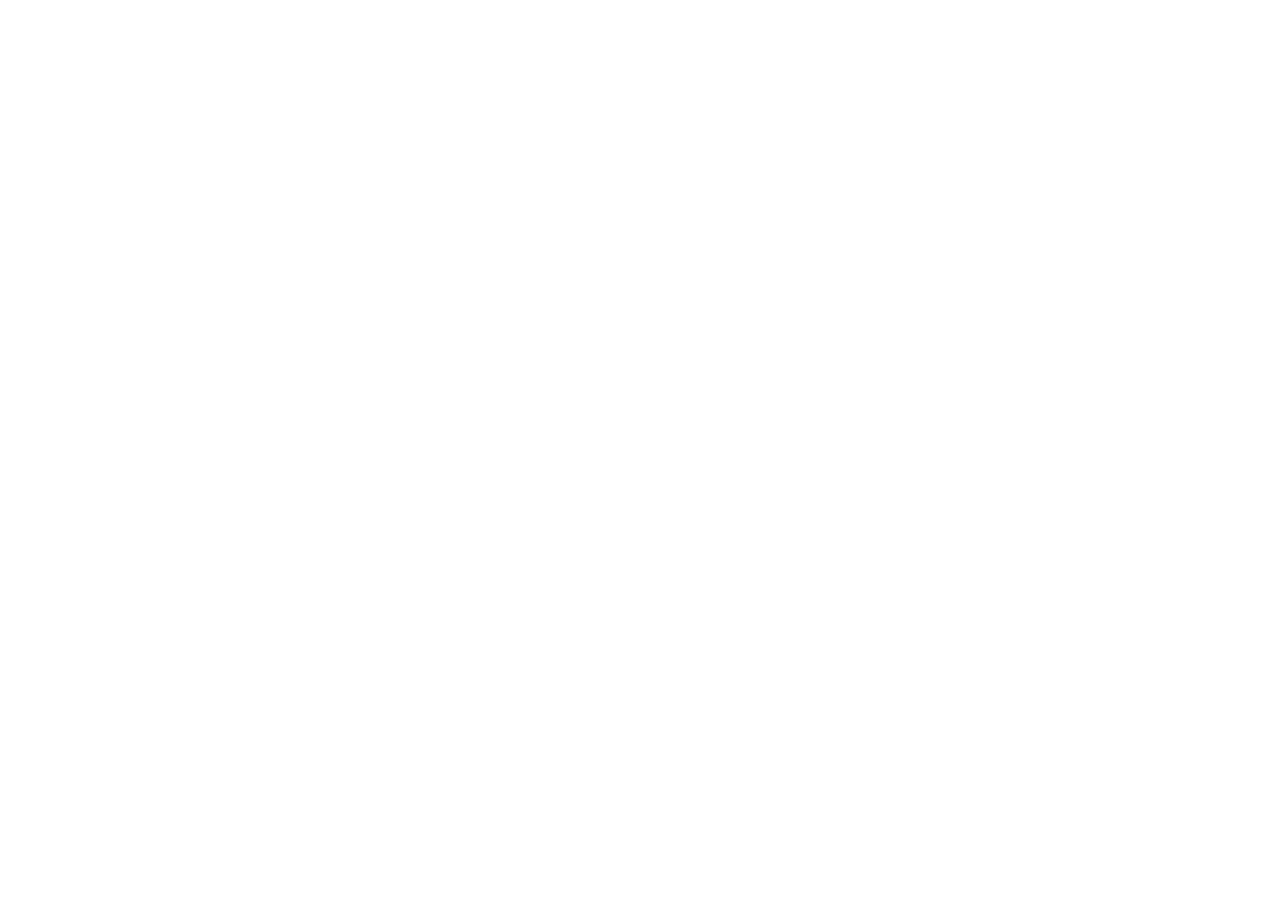
==== JS Definitivo/9.DOM/index.html @ c94e2cda "Estudando DOM" ====
<!DOCTYPE html>
<html lang="en">
<head>
  <meta charset="UTF-8">
  <meta http-equiv="X-UA-Compatible" content="IE=edge">
  <meta name="viewport" content="width=device-width, initial-scale=1.0">
  <link rel="stylesheet" href="./css/style.css">
  <title> </title>
</head>
<body>
  
</body>
</html>
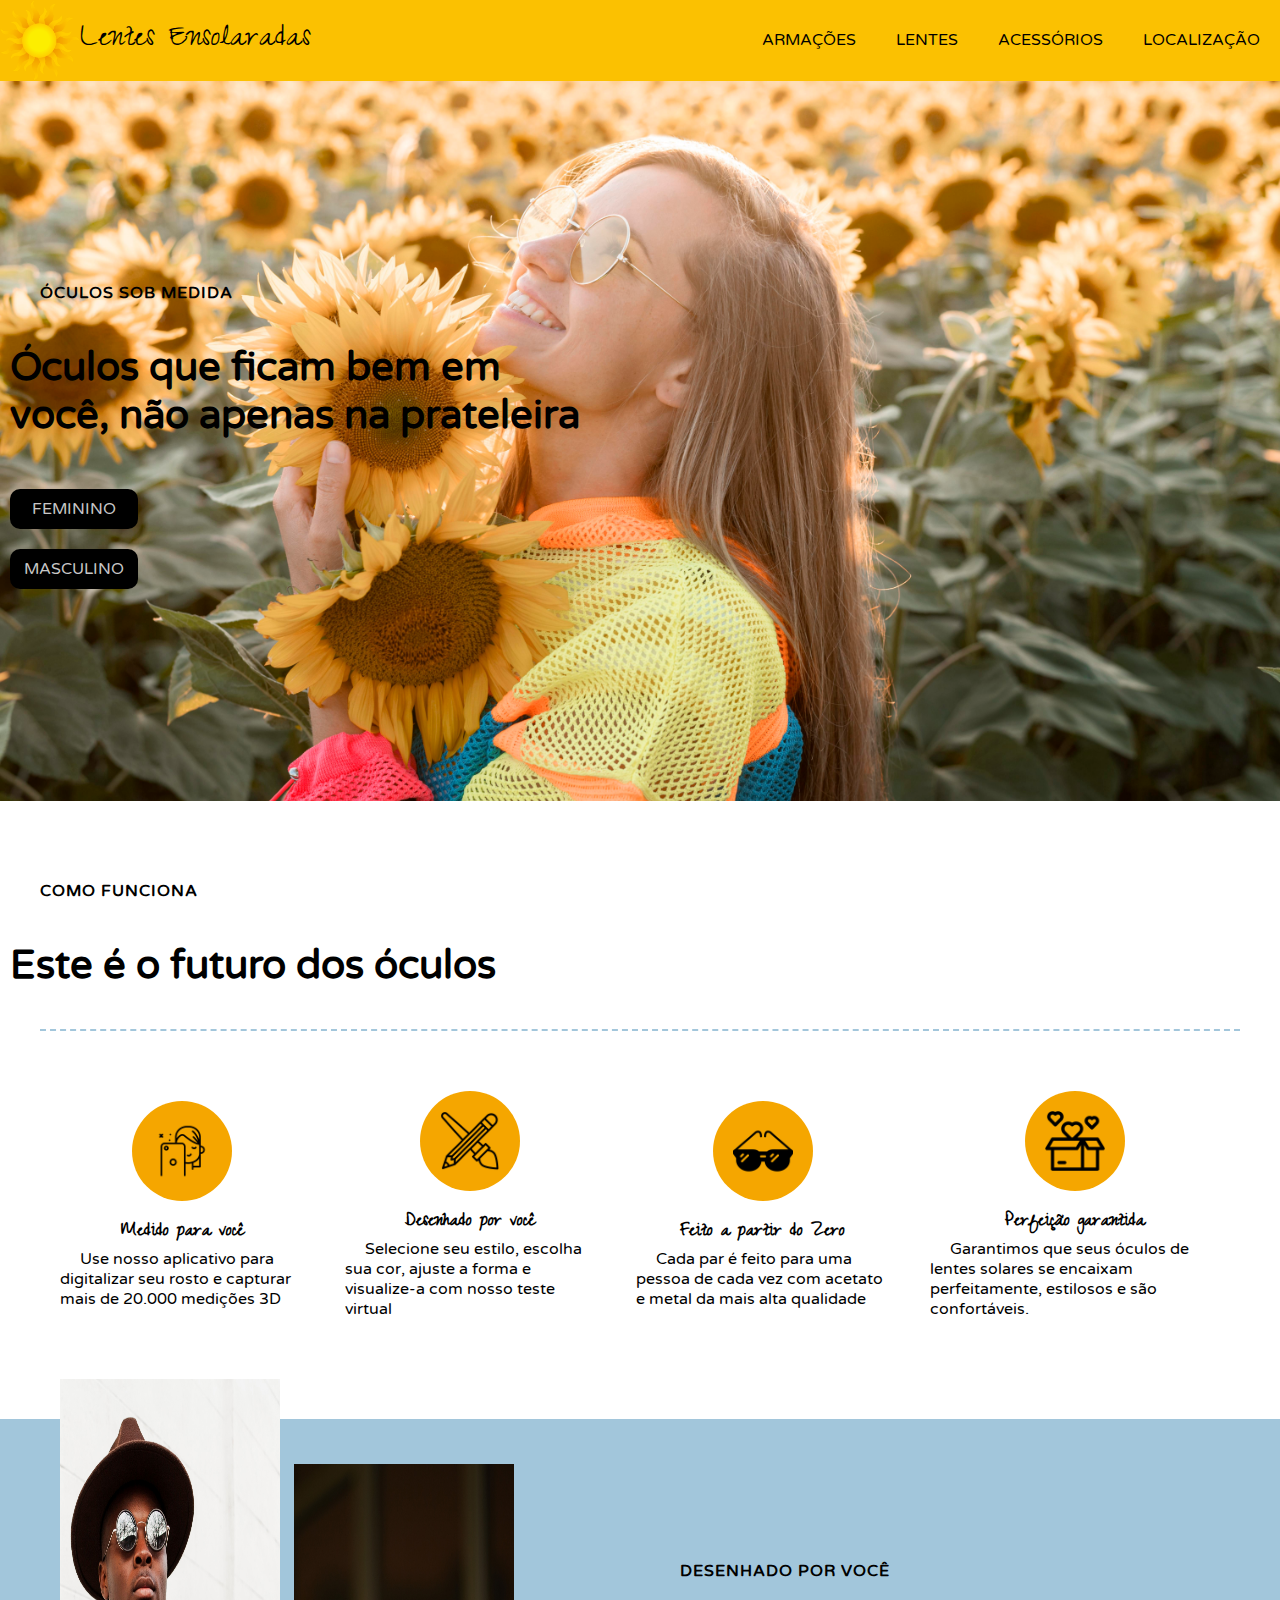
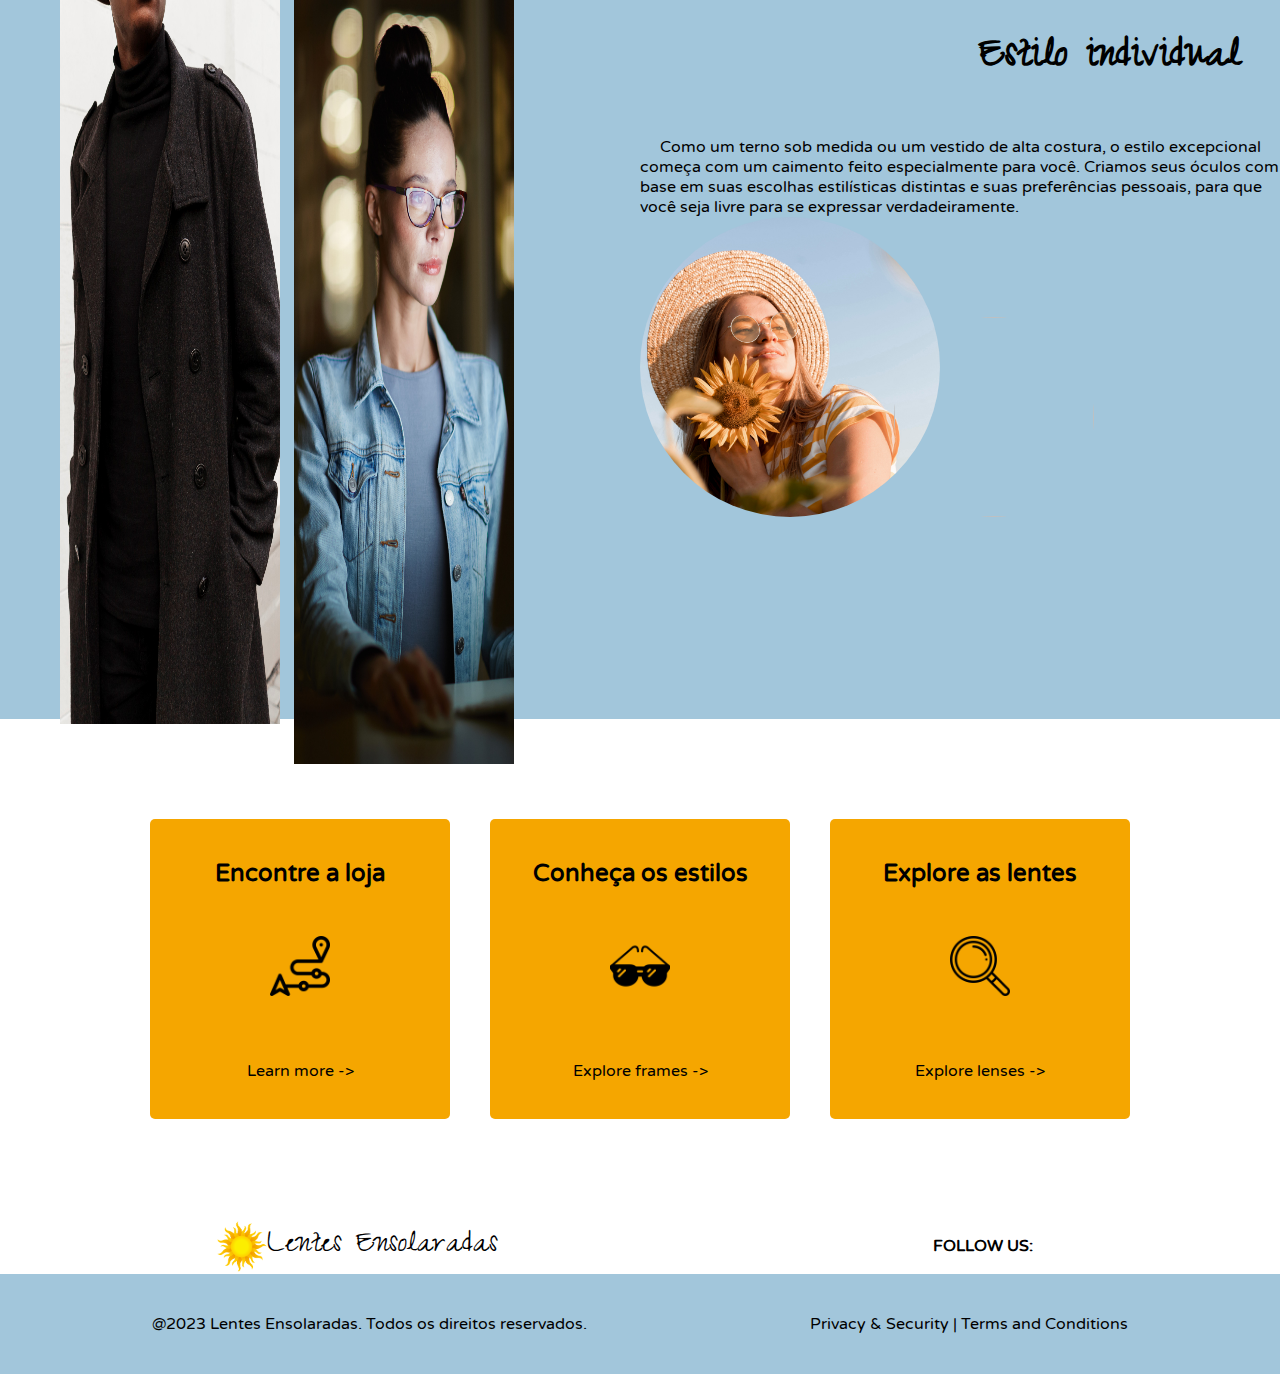
==== commit 640ebfd0: "Adicionando uma landing Page" ====
--- a/JS Definitivo/9.DOM/index.html
+++ b/JS Definitivo/9.DOM/index.html
@@ -4,10 +4,133 @@
   <meta charset="UTF-8">
   <meta http-equiv="X-UA-Compatible" content="IE=edge">
   <meta name="viewport" content="width=device-width, initial-scale=1.0">
+  <link rel="preconnect" href="https://fonts.googleapis.com">
+  <link rel="preconnect" href="https://fonts.gstatic.com" crossorigin>
+  <link href="https://fonts.googleapis.com/css2?family=Tilt+Neon&family=Varela+Round&family=Zeyada&display=swap" rel="stylesheet">
   <link rel="stylesheet" href="./css/style.css">
+  <link rel="stylesheet" href="https://cdnjs.cloudflare.com/ajax/libs/font-awesome/6.3.0/css/all.min.css" integrity="sha512-SzlrxWUlpfuzQ+pcUCosxcglQRNAq/DZjVsC0lE40xsADsfeQoEypE+enwcOiGjk/bSuGGKHEyjSoQ1zVisanQ==" crossorigin="anonymous" referrerpolicy="no-referrer" />
   <title> </title>
 </head>
 <body>
+  <header class="header">
+    <div>
+      <a href="" class="logo-legend"><img src="./imgs/logo.png" alt="logo" class="logo"> Lentes Ensolaradas</a>
+    </div>
+    <nav class="nav-bar">
+      <ul>
+        <li><a href="#">Armações</a></li>
+        <li><a href="#">Lentes</a></li>
+        <li><a href="#">Acessórios</a></li>
+        <li><a href="#">Localização</a></li>
+      </ul>
+    </nav>
+  </header>
+ <main>
+    
+    <section class="banner">
+   <div class="texts">
+     <h3 class="subtitulo">Óculos sob medida</h3>
+     <h1 class="titulo">Óculos  que ficam bem em você, não apenas na prateleira</h1>
+   <a href="#" class="button">Feminino</a>
+   <a href="#" class="button">Masculino</a>
+   </div>
+   
+    </section>
+    <section class="comoFunciona">
+   <h3 class="subtitulo">Como funciona</h3>
+   <h2 class="titulo">Este é o futuro dos óculos </h2>
+   <div class="futuro">
+     <div class="box">
+       <div class="icons-decor"><img src="./imgs/selfie.png" alt="" class="icons"></div>
+       <h4 class="sub-titulo">Medido para você</h4>
+       <p class="text-p">Use nosso aplicativo para digitalizar
+         seu rosto e capturar mais de 20.000 medições 3D</p>
+     </div>
+     <div class="box">
+      <div class="icons-decor"><img src="./imgs/design-grafico.png" alt=""class="icons"></div>
+      <h4 class="sub-titulo">Desenhado por você</h4>
+      <p class="text-p">Selecione seu estilo, escolha sua cor, ajuste a forma e visualize-a com nosso teste virtual</p>
+     </div>
+     <div class="box">
+      <div class="icons-decor"><img src="./imgs/oculos-de-sol.png" alt=""class="icons"></div>
+      <h4 class="sub-titulo">Feito a partir do Zero</h4>
+      <p class="text-p">Cada par é feito para uma pessoa de cada
+        vez com acetato e metal da mais alta qualidade</p>
+     </div>
+     <div class="box">
+      <div class="icons-decor"> <img src="./imgs/open-box.png" alt=""class="icons"></div>
+       <h4 class="sub-titulo">Perfeição garantida</h4>
+       <p class="text-p">Garantimos que seus óculos de lentes solares se encaixam perfeitamente, estilosos e são confortáveis.</p>
+     </div>
+   </div>
+   
+   
+    </section>
+   
+    <section class="design">
+   <div class=" container fotos">
+     <img src="./imgs/oculosescuros.jpg" alt="" class="img1">
+     <img src="./imgs/overtime-work.jpg" alt="" class="img2">
+   </div>
+   <div class="textoDesign  container">
+     <h3 class="subtitulo">Desenhado por você</h3>
+     <h2 class="titulo1">Estilo individual</h2>
+     <p class="text-p">
+     Como um terno sob medida ou um vestido de alta costura, o estilo excepcional começa com um caimento
+     feito especialmente para você. Criamos seus óculos com base em suas escolhas estilísticas
+     distintas e suas preferências pessoais, para que você seja livre para se expressar verdadeiramente.
+     </p>
+     <img src="./imgs/close-up-woman-enjoying-nature.jpg" alt="" class="img-redonda">
+     <img src="./imgs/front-view-man-developing-photos.jpg" alt="" class="img-redonda1">
+   </div>
+    </section>
+    <section>
+      <div class="rotas">
+        <div class="box-rotas">
+          <h2>Encontre a loja </h2>
+        <img src="./imgs/rota.png" alt="local" class="icons">
+        <p class="footer-rotas">Learn more -></p>
+      </div>
+        <div class="box-rotas">
+          <h2>Conheça os estilos</h2>
+          <img src="./imgs/oculos-de-sol.png" alt="oculos" class="icons">
+          <p class="footer-rotas">Explore frames -></p>
+        </div>
+        <div class="box-rotas">
+          <h2>Explore as  lentes</h2>
+          <img src="./imgs/loupe.png" alt="local" class="icons">
+          <p class="footer-rotas">Explore lenses -></p>
+        </div>
+      </div>
+    </section>
+ </main>
+ <footer>
+  <div class="footerHeader">
+    <div><a href="" class="logo-legend"><img src="./imgs/logo.png" alt="logo" class="logo2"> Lentes Ensolaradas</a></div>
+    <div class="redes-sociais">
+      <h4>FOLLOW US:</h4>
+      <ul>
+        <li><a href=""><i class="fa-brands fa-instagram"></i></a></li>
+        <li><a href=""><i class="fa-brands fa-twitter"></i></a></li>
+        <li><a href=""><i class="fa-brands fa-square-facebook"></i></a></li>
+      </ul>
+    </div>
+  </div>
+
+  
+
+
+
+
+
+<div class="footer-final"> 
+  <p>@2023 Lentes Ensolaradas. Todos os direitos reservados.</p>
+  <p>Privacy & Security | Terms and Conditions </p>
+
+
+</div>
+ </footer>
+
   
 </body>
 </html>--- a/JS Definitivo/9.DOM/css/style.css
+++ b/JS Definitivo/9.DOM/css/style.css
@@ -0,0 +1,257 @@
+*{
+  margin: 0;
+  padding: 0;
+  box-sizing: border-box;
+}
+ul li{
+  list-style: none;
+
+}
+a{
+  text-decoration: none;
+  color: var(--black);
+}
+.container{
+  width: 80%;
+  margin: auto;
+}
+:root{
+  --yellow1:#fbc101;
+  --yellow2:#fecb00;
+  --yellow3:#fed300;
+  --yellow4:#f39d00;
+  --yellow5:#f5a600;
+  --white:#fffc;
+  --black:#000;
+  --blue_light:#a2c6db;
+  --font01: 'Tilt Neon', cursive;
+  --font02:'Varela Round', sans-serif;
+  --font03:'Zeyada', cursive;;
+}
+
+
+
+body{
+  background-color: #fffc;
+}
+
+.logo{
+  width: 80px;
+}
+.logo-legend{
+  display: flex;
+  justify-content: space-between;
+  align-items: center;
+  align-self:center;
+  font-family: var(--font03);
+  font-size: 2.2rem;
+
+}
+.header{
+  display: flex;
+  justify-content: space-between;
+  align-items: center;
+  align-self:center;
+  background-color: var(--yellow1);
+}
+.nav-bar ul{
+  display:flex;
+  align-items: center;
+  align-self:center;
+}
+.nav-bar ul li{
+  margin: 10px;
+  padding: 10px;
+  font-family: var(--font02);
+  text-transform: uppercase;
+}
+/*Parte do banner */
+.banner{
+  background-image: url('../imgs/side-view-woman-looking-up.jpg');
+  background-size: cover;
+  background-repeat: no-repeat;
+  height: 80vh;
+}
+.texts{
+  display: flex;
+  flex-direction: column;
+ justify-content: center;
+ height: 80vh;
+
+}
+.subtitulo{
+  font-family: var(--font02);
+  text-transform: uppercase;
+  letter-spacing: 1px;
+  font-size: 1rem;
+  margin:  0 40px;
+
+
+}
+.titulo{
+  font-family: var(--font02);
+  font-size: 2.5rem;
+  width: 45%;
+  margin: 40px 10px;
+
+}
+.button{
+
+  background-color: var(--black);
+  padding: 10px;
+  margin: 10px;
+  width: 10vw;
+  font-family: var(--font02);
+  color: var(--white);
+  text-transform: uppercase;
+  border-radius: 10px;
+  text-align: center;
+ 
+
+}
+.futuro{
+  display: flex;
+  border-top: 2px dashed var(--blue_light);
+  margin: 40px 40px;
+ 
+}
+.box{
+  margin: 20px;
+  display: flex;
+  flex-direction: column;
+  justify-content: center;
+  align-items: center;
+}
+.icons{
+  width: 60px;
+  margin: 20px;
+}
+.icons-decor{
+  background-color: var(--yellow5);
+  border-radius: 50%;
+  width: 100px;
+  height: 100px;
+  display: flex;
+  justify-content: center;
+
+  margin-top: 40px;
+  margin-bottom: 15px;
+}
+
+.sub-titulo{
+  font-family: var(--font03);
+  text-align: center;
+  font-size: 1.3rem;
+
+}
+.text-p{
+  font-family: var(--font02);
+text-indent: 20px;
+
+}
+
+.comoFunciona{
+  margin-top: 80px;
+}
+
+.design{
+  background-color: var(--blue_light);
+  display: flex;
+  margin-top: 80px;
+  height: 100vh;
+}
+
+
+.img1{
+ width: 220px;
+ height: 105vh;
+ margin: -40px 10px 0 60px;
+}
+.img2{
+  width: 220px;
+  height: 100vh;
+  margin: -40px 0;
+}
+.img-redonda{
+  border-radius: 50%;
+  width: 300px;
+}
+.img-redonda1{
+  width: 200px;
+  height: 200px;
+  border-radius: 50%;
+  margin: 20px -50px 60px;
+}
+
+.titulo1{
+  font-family: var(--font03);
+  text-align: end;
+  margin: 40px;
+  font-size: 3rem;
+}
+
+.rotas{
+  display: flex;
+  justify-content: center;
+  margin: 80px;
+ 
+}
+.rotas .icons{
+  margin-top: 48px;
+}
+
+.box-rotas{
+  background-color: var(--yellow5);
+  margin: 20px;
+  padding: 40px;
+  width: 300px;
+  height: 300px;
+  text-align: center;
+  font-family: var(--font02);
+  border-radius: 5px;
+
+}
+
+.footer-rotas{
+  margin-top: 40px;
+
+}
+
+
+/* footer*/
+.footerHeader{
+  display: flex;
+  justify-content: space-around;
+}
+.footer-final{
+  background-color: var(--blue_light);
+  display: flex;
+  justify-content: space-around;
+  padding: 40px;
+  font-family: var(--font02);
+}
+
+.logo2{
+  width: 50px;
+}
+.redes-sociais{
+  display: flex;
+  justify-content: center;
+  align-items: center;
+}
+.redes-sociais ul{
+  display: flex;
+  
+}
+.redes-sociais ul li{
+ 
+
+}
+.redes-sociais ul li a{
+  color: var(--yellow4);
+  margin: 5px;
+  font-size: 2rem;
+}
+h4{
+  font-family: var(--font02);
+}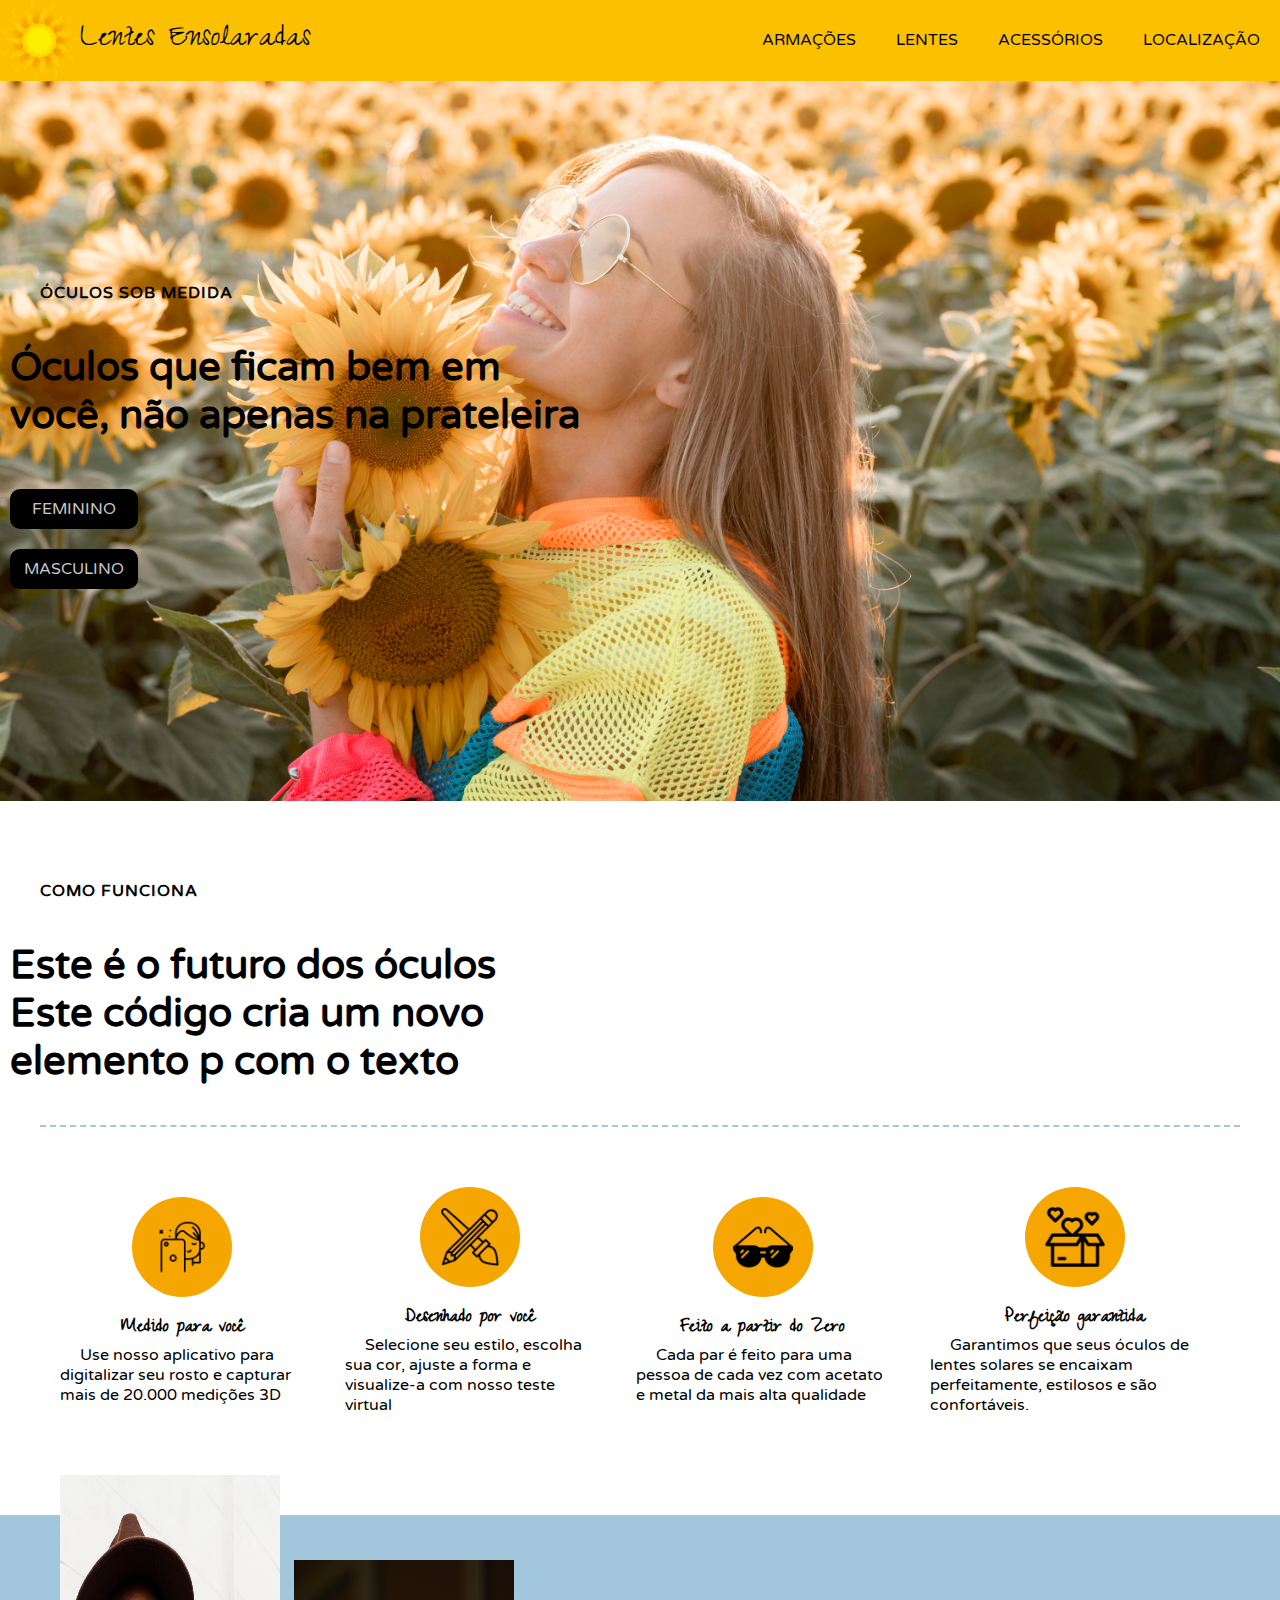
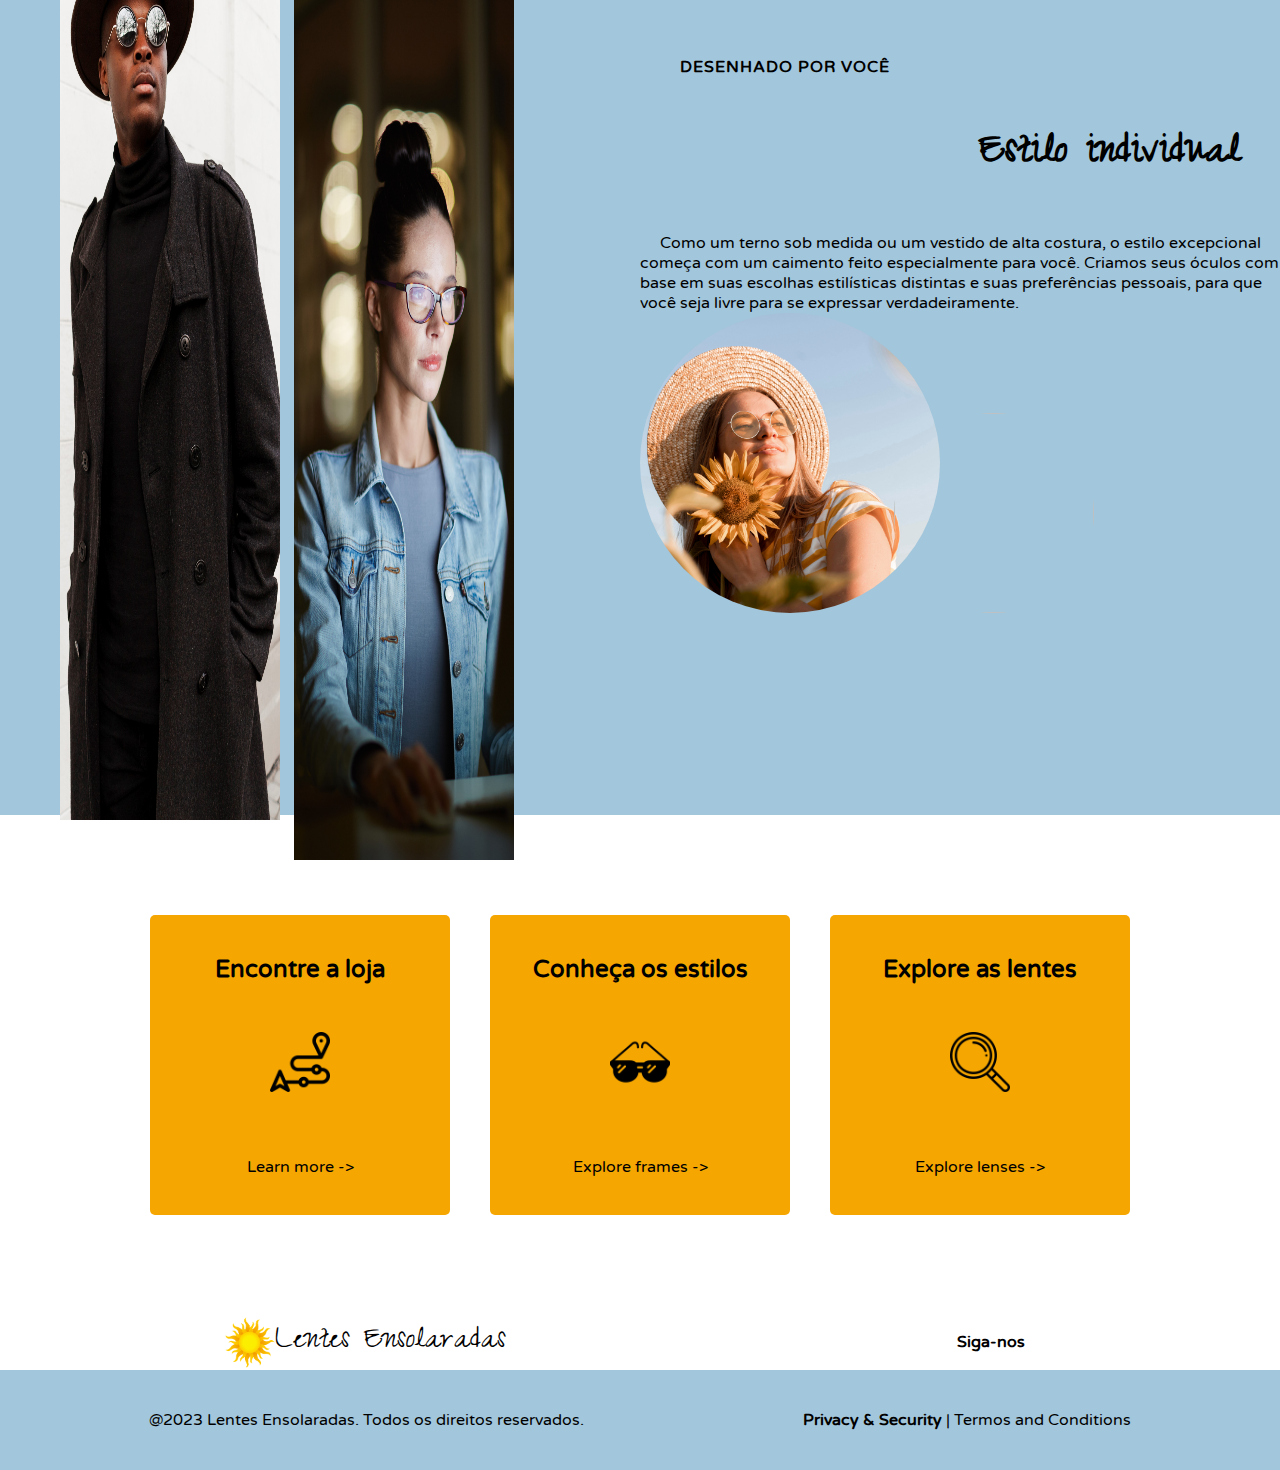
==== commit 6d5205dc: "Praticando DOM" ====
--- a/JS Definitivo/9.DOM/index.html
+++ b/JS Definitivo/9.DOM/index.html
@@ -38,11 +38,11 @@
     </section>
     <section class="comoFunciona">
    <h3 class="subtitulo">Como funciona</h3>
-   <h2 class="titulo">Este é o futuro dos óculos </h2>
+   <h2 class="titulo" id="exemplo">Este é o futuro dos óculos </h2>
    <div class="futuro">
      <div class="box">
        <div class="icons-decor"><img src="./imgs/selfie.png" alt="" class="icons"></div>
-       <h4 class="sub-titulo">Medido para você</h4>
+       <h4 class="sub-titulo ativo" id="h4">Medido para você</h4>
        <p class="text-p">Use nosso aplicativo para digitalizar
          seu rosto e capturar mais de 20.000 medições 3D</p>
      </div>
@@ -85,7 +85,7 @@
    </div>
     </section>
     <section>
-      <div class="rotas">
+      <div class="rotas" id="rota">
         <div class="box-rotas">
           <h2>Encontre a loja </h2>
         <img src="./imgs/rota.png" alt="local" class="icons">
@@ -108,7 +108,7 @@
   <div class="footerHeader">
     <div><a href="" class="logo-legend"><img src="./imgs/logo.png" alt="logo" class="logo2"> Lentes Ensolaradas</a></div>
     <div class="redes-sociais">
-      <h4>FOLLOW US:</h4>
+      <h4 id="follow">FOLLOW US:</h4>
       <ul>
         <li><a href=""><i class="fa-brands fa-instagram"></i></a></li>
         <li><a href=""><i class="fa-brands fa-twitter"></i></a></li>
@@ -124,13 +124,13 @@
 
 
 <div class="footer-final"> 
-  <p>@2023 Lentes Ensolaradas. Todos os direitos reservados.</p>
-  <p>Privacy & Security | Terms and Conditions </p>
+  <p >@2023 Lentes Ensolaradas. Todos os direitos reservados.</p>
+  <p id="strong">Privacy & Security | Terms and Conditions </p>
 
 
 </div>
  </footer>
 
-  
+  <script src="./index.js"></script>
 </body>
 </html>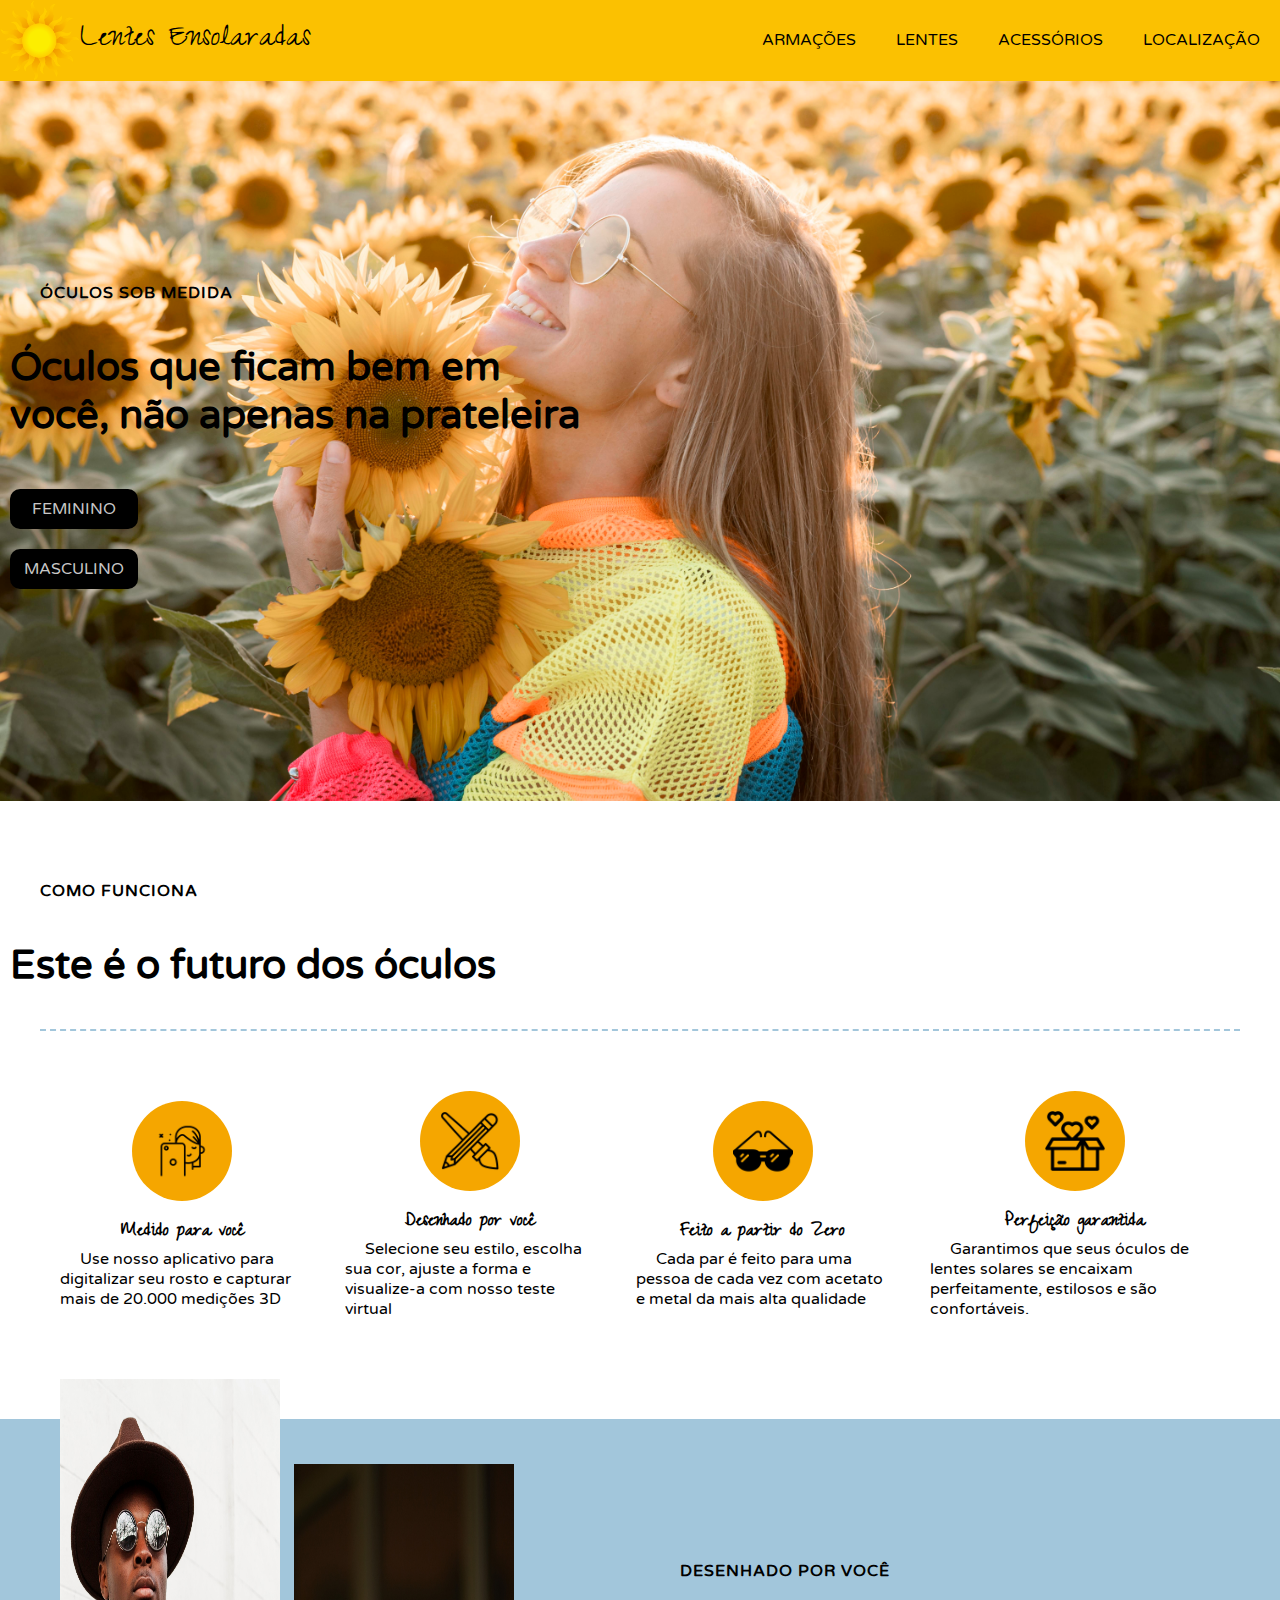
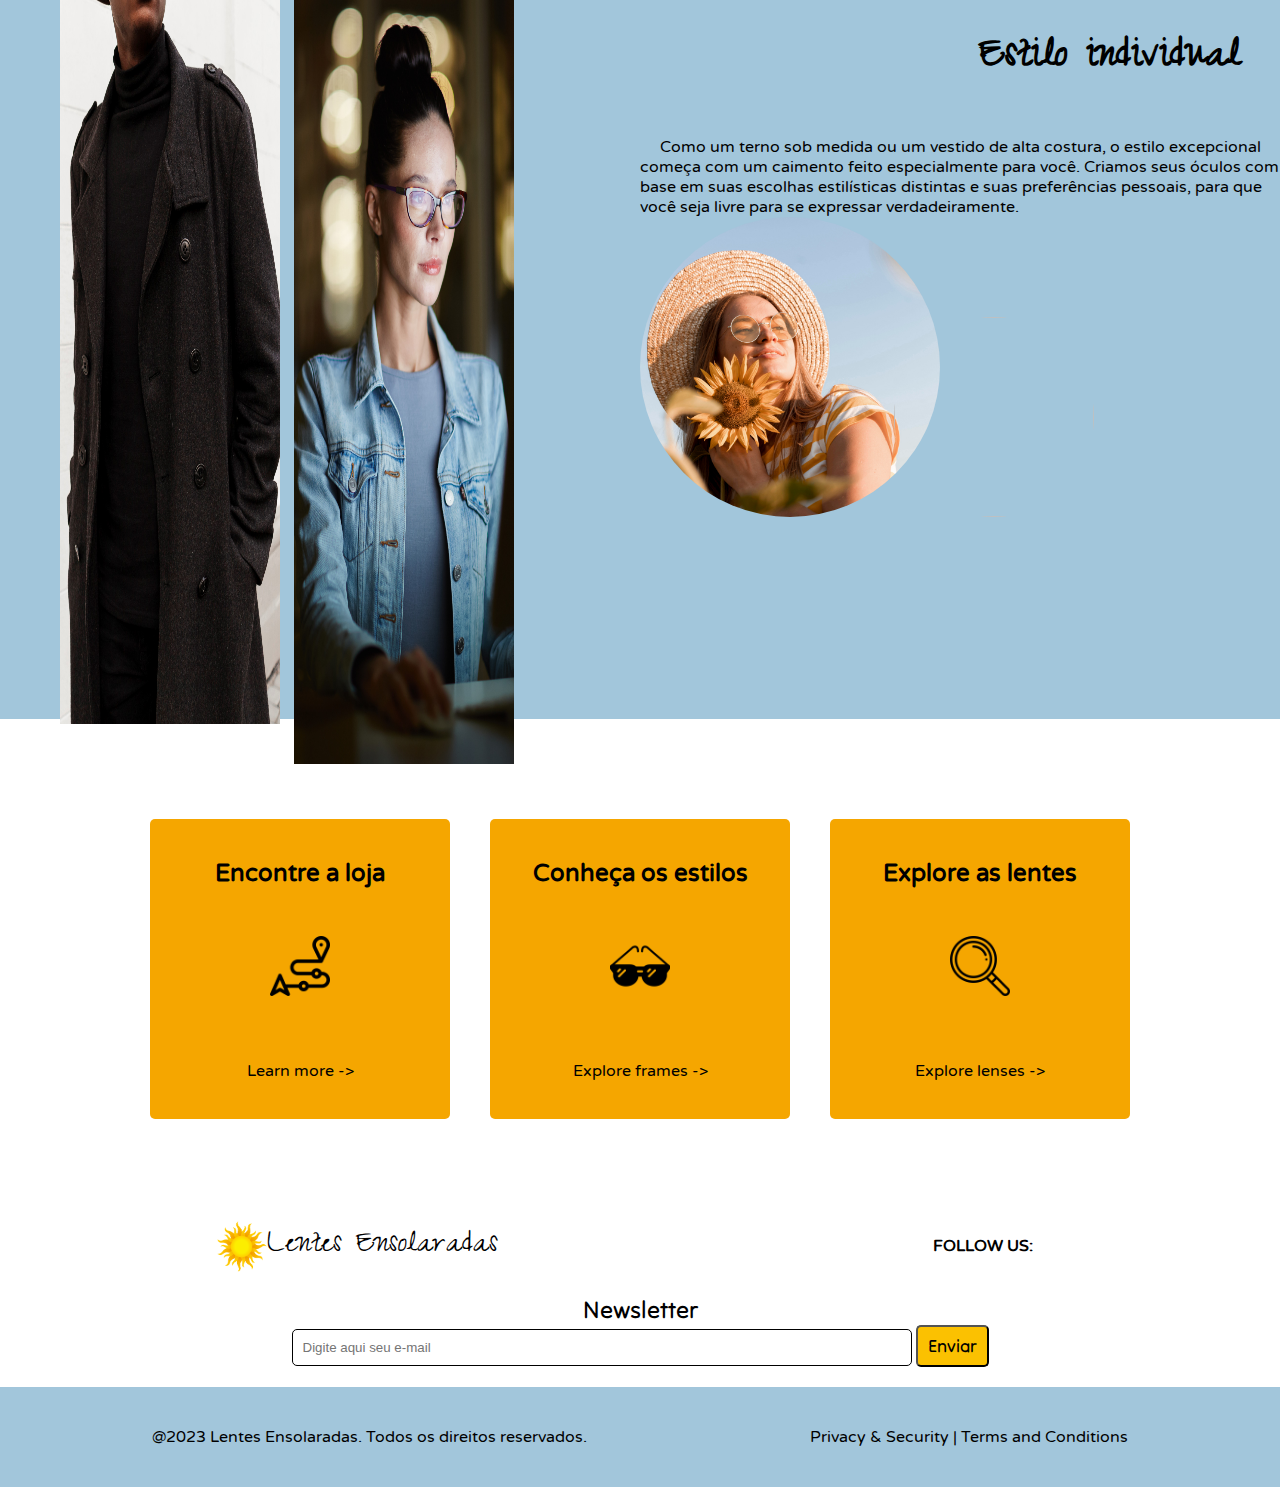
==== commit 13bce573: "#100DaysOfCode, #day8" ====
--- a/JS Definitivo/9.DOM/index.html
+++ b/JS Definitivo/9.DOM/index.html
@@ -32,7 +32,7 @@
      <h3 class="subtitulo">Óculos sob medida</h3>
      <h1 class="titulo">Óculos  que ficam bem em você, não apenas na prateleira</h1>
    <a href="#" class="button">Feminino</a>
-   <a href="#" class="button">Masculino</a>
+   <a href="#" class="button" id="dblclick">Masculino</a>
    </div>
    
     </section>
@@ -117,6 +117,13 @@
     </div>
   </div>
 
+  <div class="news">
+    <h2 class="title">Newsletter</h2>
+    <input id="meuInput" type="text" placeholder="Digite aqui seu e-mail" class="input">
+    <button type="submit" class="btn">Enviar</button>
+
+  </div>
+
   
 
 
@@ -131,6 +138,7 @@
 </div>
  </footer>
 
-  <script src="./index.js"></script>
+  <script src="""></script>
+  <script src="../10.Eventos/eventos.js"></script>
 </body>
 </html>--- a/JS Definitivo/9.DOM/css/style.css
+++ b/JS Definitivo/9.DOM/css/style.css
@@ -243,10 +243,6 @@
   display: flex;
   
 }
-.redes-sociais ul li{
- 
-
-}
 .redes-sociais ul li a{
   color: var(--yellow4);
   margin: 5px;
@@ -254,4 +250,28 @@
 }
 h4{
   font-family: var(--font02);
-}+}
+.news{
+  font-family: var(--font02);
+  text-align: center;
+  padding: 20px;
+}
+.input{
+  border-radius: 5px;
+  padding: 10px;
+  border: 1px solid #000;
+  width: 50%;
+}
+.title{
+  font-family: var(--font01);
+}
+.btn{
+  background-color: var(--yellow1);
+  color: var(--black);
+  font-family: var(--font01);
+  padding: 8px 10px;
+  font-size: 1.1rem;
+  border-radius: 5px;
+}
+
+
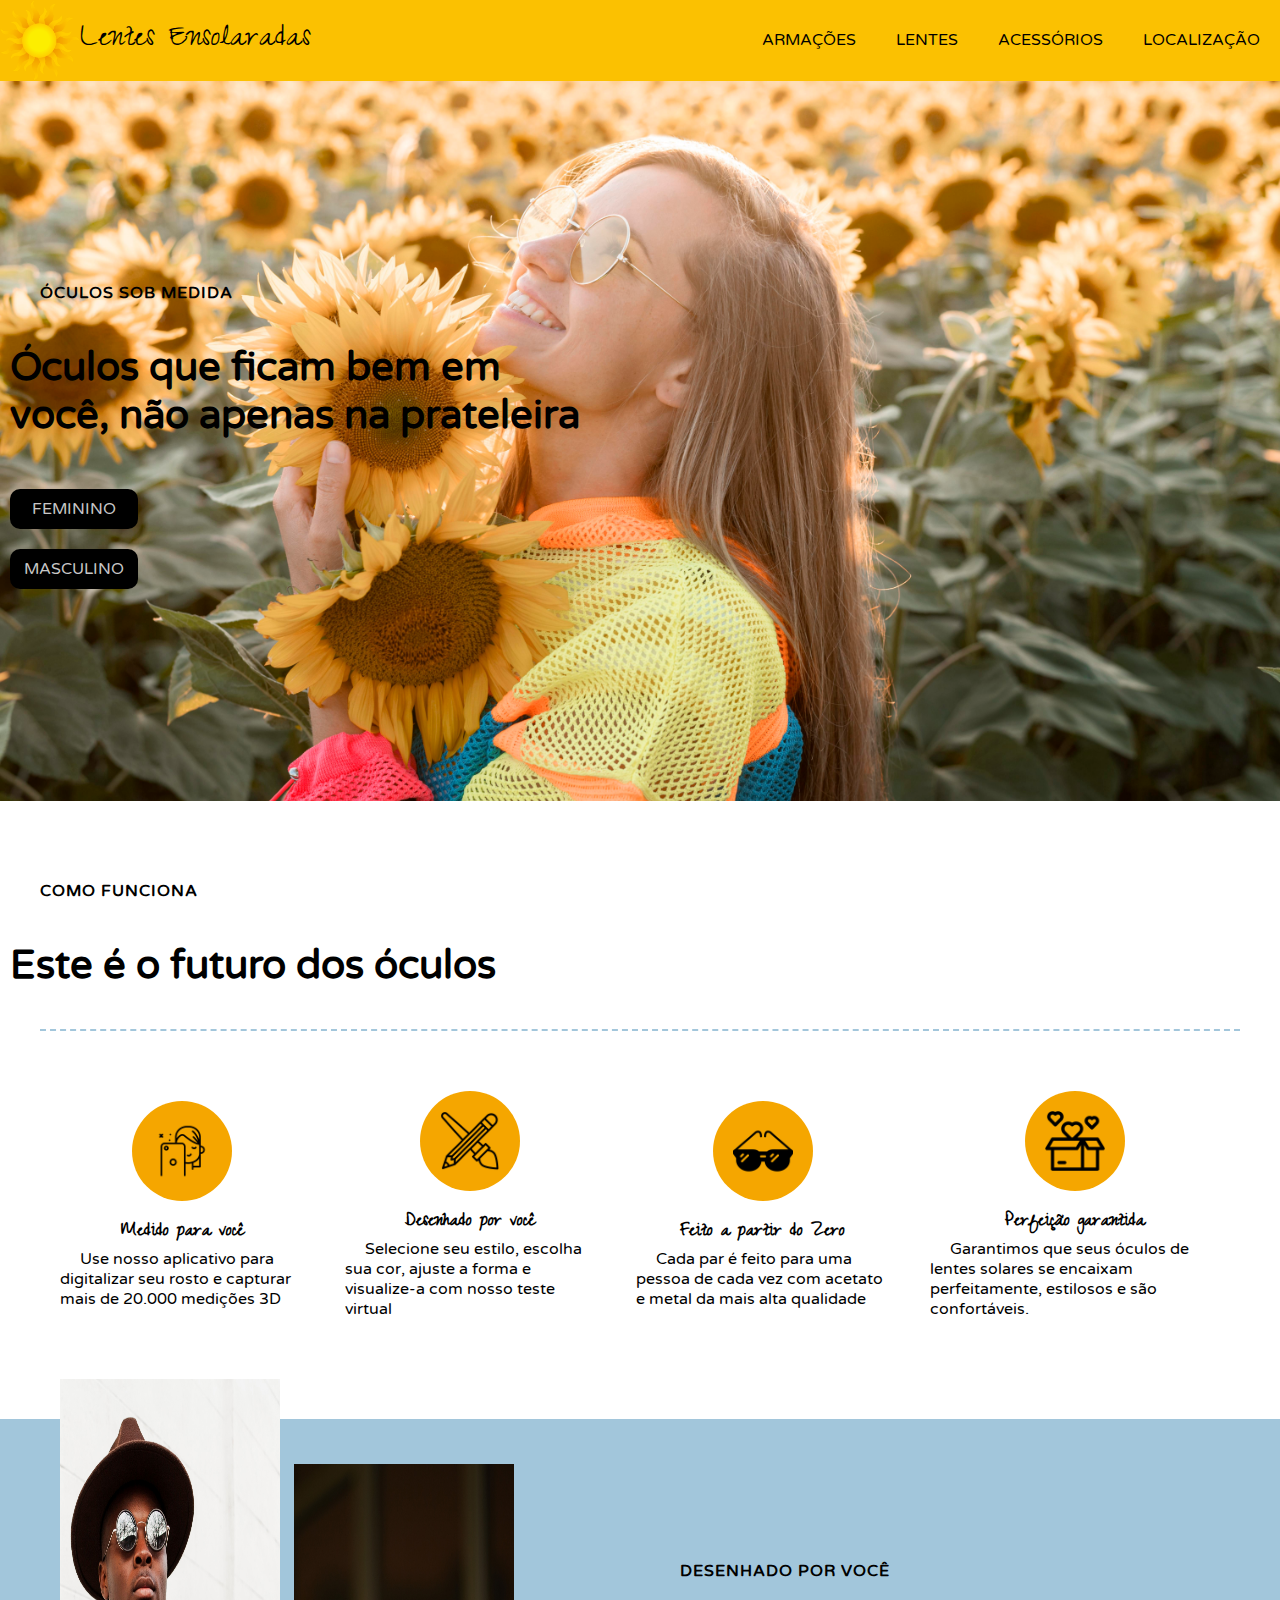
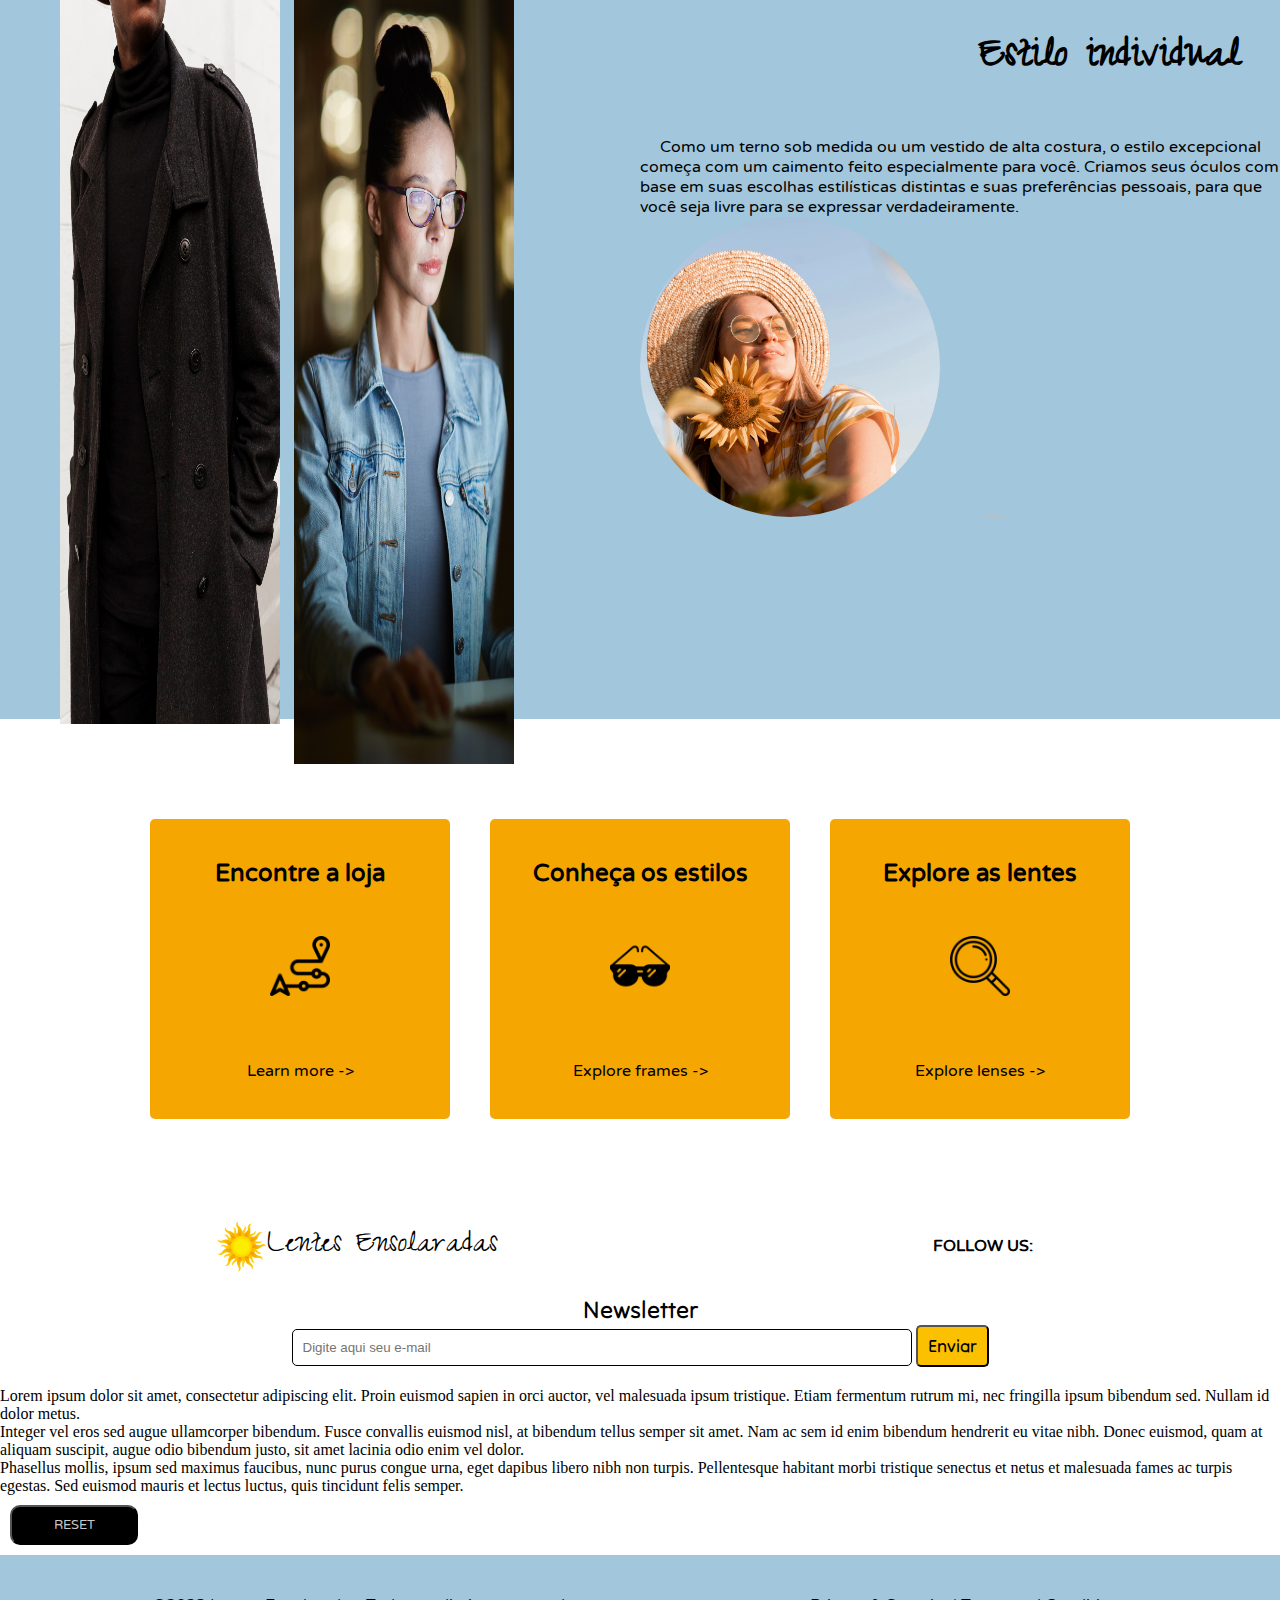
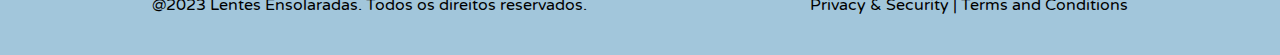
==== commit 9ab84f53: "#Day9 ~ estudando Eventos" ====
--- a/JS Definitivo/9.DOM/index.html
+++ b/JS Definitivo/9.DOM/index.html
@@ -41,7 +41,9 @@
    <h2 class="titulo" id="exemplo">Este é o futuro dos óculos </h2>
    <div class="futuro">
      <div class="box">
-       <div class="icons-decor"><img src="./imgs/selfie.png" alt="" class="icons"></div>
+      
+         <div class="icons-decor"><img src="./imgs/selfie.png" alt="" class="icons"></div>
+    
        <h4 class="sub-titulo ativo" id="h4">Medido para você</h4>
        <p class="text-p">Use nosso aplicativo para digitalizar
          seu rosto e capturar mais de 20.000 medições 3D</p>
@@ -120,15 +122,20 @@
   <div class="news">
     <h2 class="title">Newsletter</h2>
     <input id="meuInput" type="text" placeholder="Digite aqui seu e-mail" class="input">
-    <button type="submit" class="btn">Enviar</button>
+    <button type="submit" id="btn" class="btn target">Enviar</button>
 
   </div>
 
   
 
-
-
-
+  <div class="conteudo">
+    <p>Lorem ipsum dolor sit amet, consectetur adipiscing elit. Proin euismod sapien in orci auctor, vel malesuada ipsum tristique. Etiam fermentum rutrum mi, nec fringilla ipsum bibendum sed. Nullam id dolor metus. </p>
+    <p>Integer vel eros sed augue ullamcorper bibendum. Fusce convallis euismod nisl, at bibendum tellus semper sit amet. Nam ac sem id enim bibendum hendrerit eu vitae nibh. Donec euismod, quam at aliquam suscipit, augue odio bibendum justo, sit amet lacinia odio enim vel dolor.</p>
+    <p>Phasellus mollis, ipsum sed maximus faucibus, nunc purus congue urna, eget dapibus libero nibh non turpis. Pellentesque habitant morbi tristique senectus et netus et malesuada fames ac turpis egestas. Sed euismod mauris et lectus luctus, quis tincidunt felis semper. </p>
+  <button id="button" type="reset" class="button">RESET</button>
+  
+  </div>
+  
 
 <div class="footer-final"> 
   <p >@2023 Lentes Ensolaradas. Todos os direitos reservados.</p>
--- a/JS Definitivo/9.DOM/css/style.css
+++ b/JS Definitivo/9.DOM/css/style.css
@@ -275,3 +275,7 @@
 }
 
 
+.active{
+background-color: var(--blue_light);
+  cursor:cell;
+}